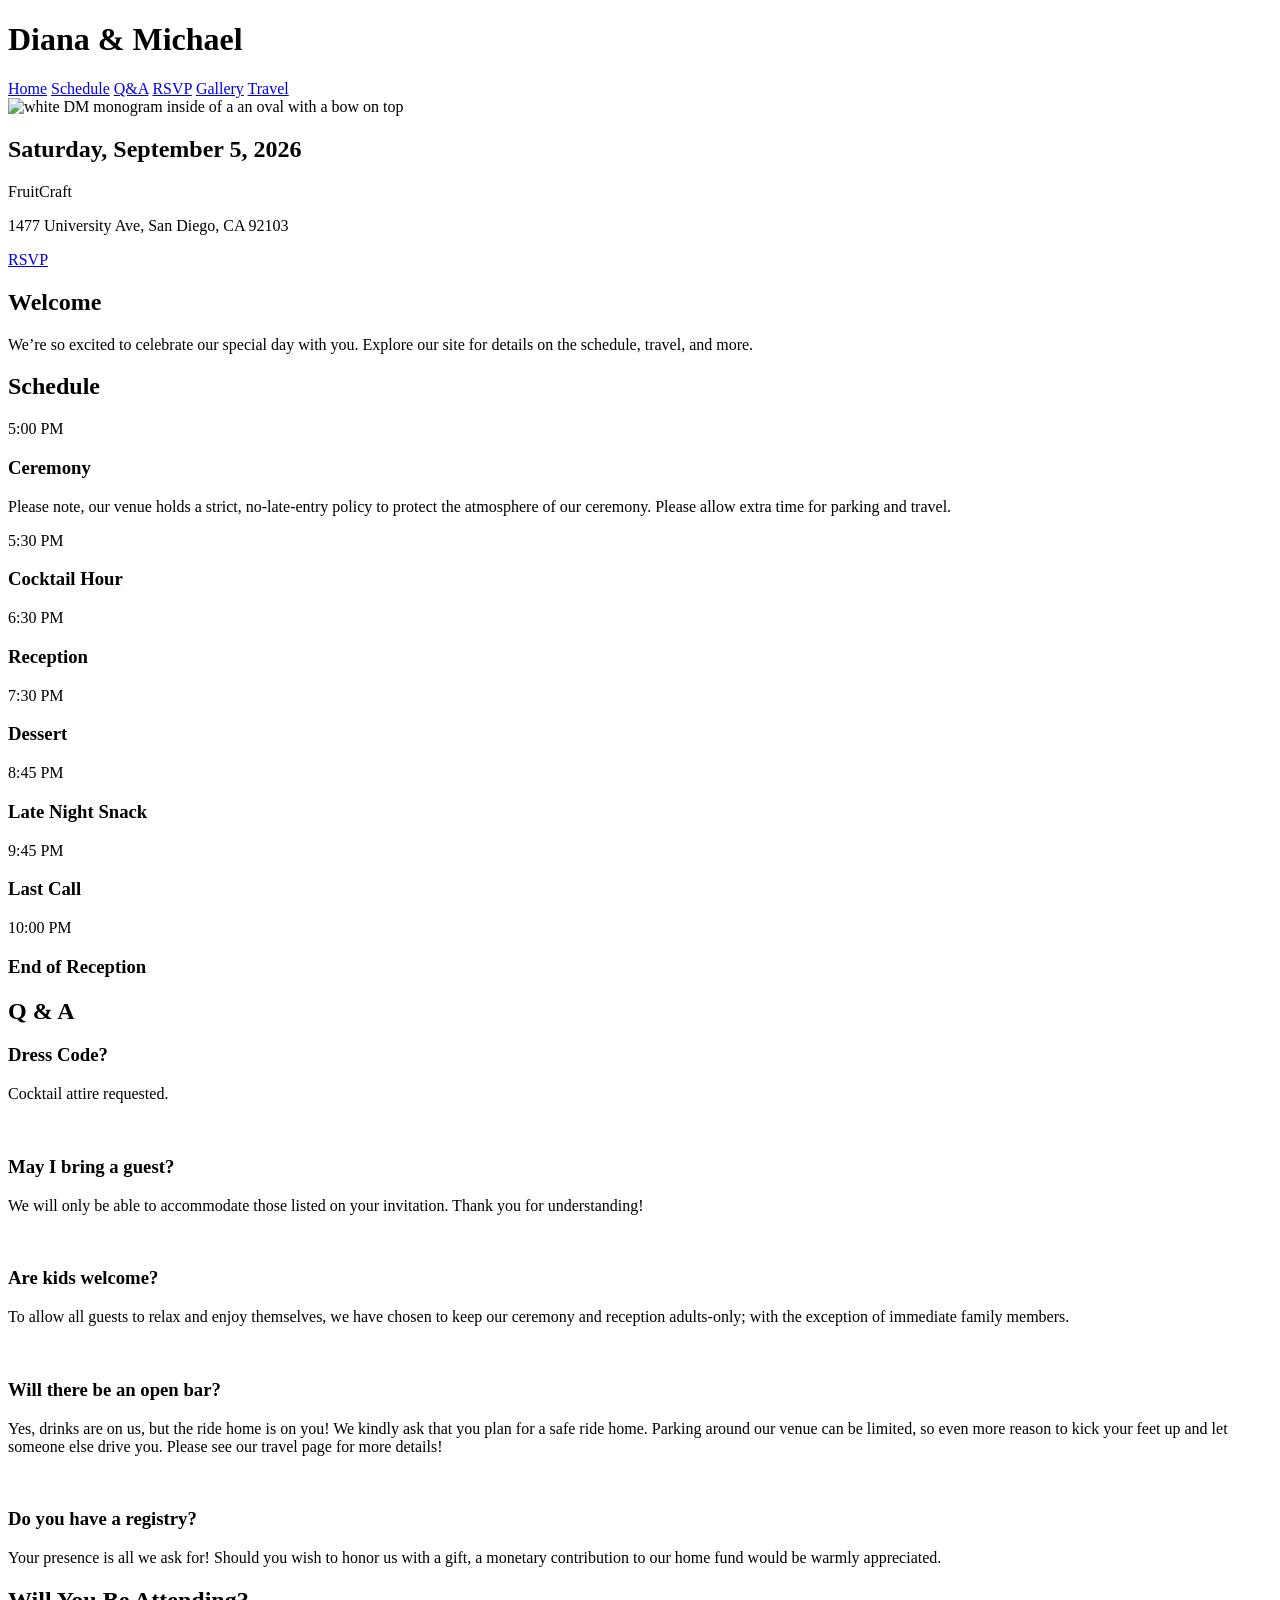
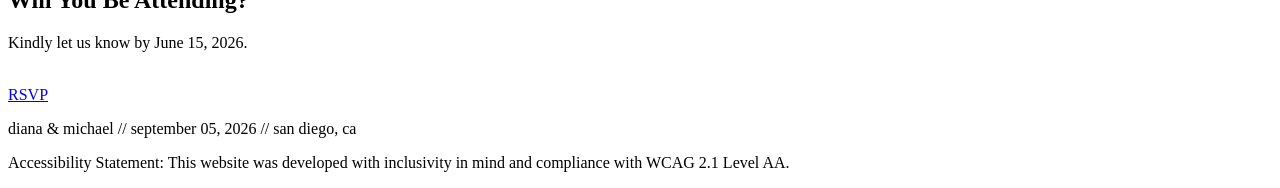
==== index.html @ f80ff958 "Create index.html" ====
<!DOCTYPE html>
<html lang="en">
<head>
  <meta charset="UTF-8" />
  <meta name="viewport" content="width=device-width, initial-scale=1.0"/>
  <title>Diana & Michael</title>

  <!-- Fonts -->
  <link href="https://fonts.googleapis.com/css2?family=Playfair+Display:wght@400;600&family=Inter:wght@300;400&display=swap" rel="stylesheet">

</head>
<body>

<!-- HEADER -->
<header class="site-header" aria-label="Main Menu">
  <div class="container header-inner">
    <h1 class="top-name">Diana & Michael</h1>
    
    <nav class="nav" aria-label="site navigation">
      <a href="index.html">Home</a>
      <a href="index.html#schedule">Schedule</a>
      <a href="index.html#qa">Q&A</a>
      <a href="RSVP.html">RSVP</a>
      <a href="gallery.html">Gallery</a>
      <a href="travel.html">Travel</a>
    </nav>
  </div>
</header>

<!-- HERO -->
<section class="hero" aria-label="green website homepage">
  <div class="hero-content">
    <img src="weblogo.png" alt="white DM monogram inside of a an oval with a bow on top" class="hero-logo">

    <h2 class="date" aria-label="date">Saturday, September 5, 2026</h2>
    <p class="location"> FruitCraft</p>
    <p class="location">1477 University Ave, San Diego, CA 92103</p>

    <p class="countdown" id="countdown"></p>

    <a href="RSVP.html" class="rsvp-btn" aria-label="RSVP button">RSVP</a>
  </div>
</section>

<!-- WELCOME SECTION-->
<section class="intro" aria-label="welcome message section">
  <div class="container intro-content">
    <h2>Welcome</h2>
    <p>
      We’re so excited to celebrate our special day with you. 
      Explore our site for details on the schedule, travel, and more.
    </p>
  </div>
</section>

<!-- SCHEDULE SECTION -->
<section id="schedule" aria-labelledby="schedule section">
  <div class="container">
    <h2>Schedule</h2>

    <div class="timeline">
      <div class="event">
        <span class="time">5:00 PM</span>
        <div>
          <h3>Ceremony</h3>
          <p>Please note, our venue holds a strict, no-late-entry policy to protect the atmosphere of our ceremony. Please allow extra time for parking and travel. </p>
        </div>
      </div>

      <div class="event">
        <span class="time">5:30 PM</span>
        <div>
          <h3>Cocktail Hour</h3>
        </div>
      </div>

      <div class="event">
        <span class="time">6:30 PM</span>
        <div>
          <h3>Reception</h3>
        </div>
      </div>

            <div class="event">
        <span class="time">7:30 PM</span>
        <div>
          <h3>Dessert</h3>
        </div>
      </div>

            <div class="event">
        <span class="time">8:45 PM</span>
        <div>
          <h3>Late Night Snack</h3>
        </div>
      </div>

            <div class="event">
        <span class="time">9:45 PM</span>
        <div>
          <h3>Last Call</h3>
        </div>
      </div>

            <div class="event">
        <span class="time">10:00 PM</span>
        <div>
          <h3> End of Reception</h3>
        </div>
      </div>

    </div>
  </div>
</section>


<!-- Q&A SECTION -->
<section id="qa" aria-labelledby="qa">
  <div class="container">
    <h2>Q & A</h2>

    <div class="qa-grid">
      <div class="qa-item">
        <h3>Dress Code?</h3>
        <p>Cocktail attire requested.</p></br>
      </div>

      <div class="qa-item">
        <h3>May I bring a guest?</h3>
        <p>We will only be able to accommodate those listed on your invitation. Thank you for understanding!</p></br>
      </div>

      <div class="qa-item">
        <h3>Are kids welcome?</h3>
        <p>To allow all guests to relax and enjoy themselves, we have chosen to keep our ceremony and reception adults-only; with the exception of immediate family members.</p></br>
      </div>

      <div class="qa-item">
        <h3>Will there be an open bar?</h3>
        <p>Yes, drinks are on us, but the ride home is on you! We kindly ask that you plan for a safe ride home. Parking around our venue can be limited, so even more reason to kick your feet up and let someone else drive you. Please see our travel page for more details!</p>
      </div></br>
      
      <div class="qa-item">
        <h3> Do you have a registry? </h3>
        <p> Your presence is all we ask for! Should you wish to honor us with a gift, a monetary contribution to our home fund would be warmly appreciated.</p>
      </div>
    </div>
  </div>
</section>


<!-- RSVP SECTION -->
<section id="rsvp-section" aria-labelledby="rsvp-section">

    <h2>Will You Be Attending?</h2>
    <p>Kindly let us know by June 15, 2026.</p></br>

    <a href="RSVP.html" class="rsvp-btn" aria-label="RSVP button">RSVP</a>
  </div>
  </div>
</section>

<script src="script.js"></script>
</body>

<footer aria-label="footer">
  <p>diana & michael // september 05, 2026 // san diego, ca</p>
  <p> Accessibility Statement: This website was developed with inclusivity in mind and compliance with WCAG 2.1 Level AA.</p>
</footer>
</html>
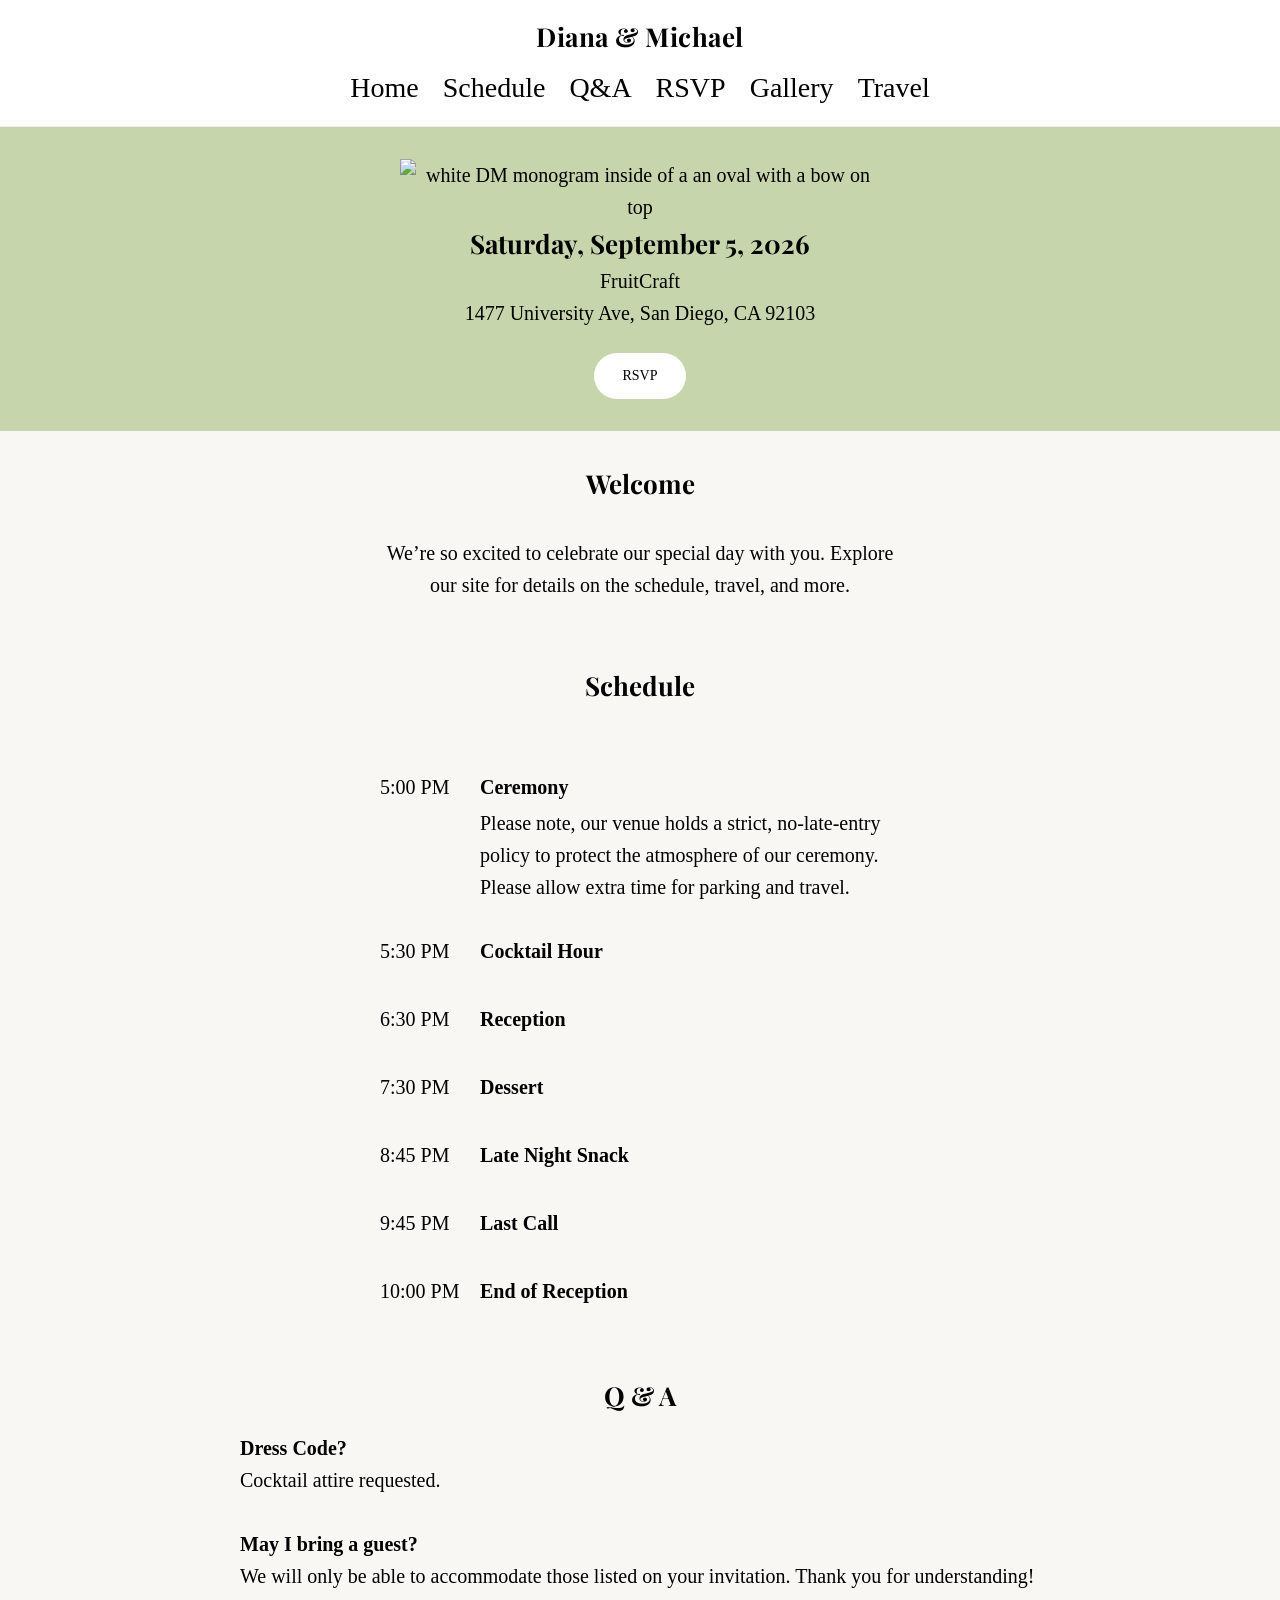
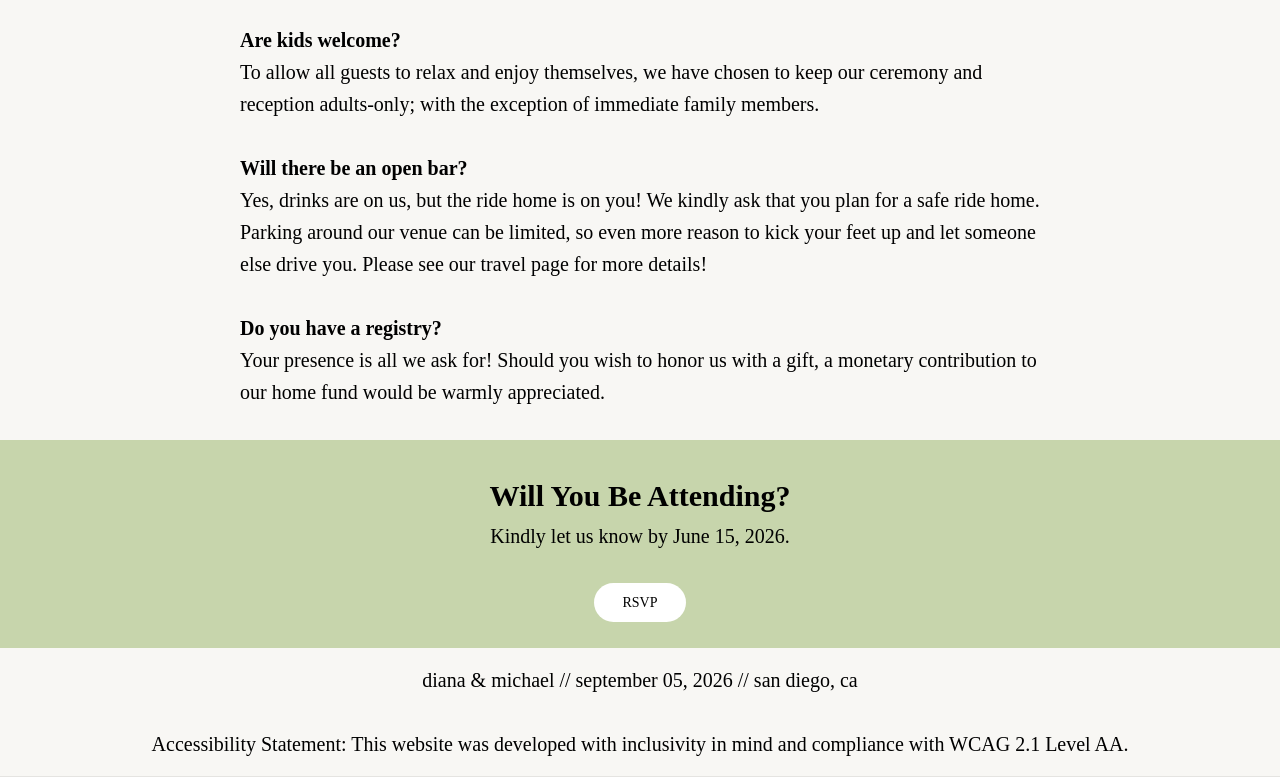
==== commit 2925bf4a: "Update index.html" ====
--- a/index.html
+++ b/index.html
@@ -7,7 +7,7 @@
 
   <!-- Fonts -->
   <link href="https://fonts.googleapis.com/css2?family=Playfair+Display:wght@400;600&family=Inter:wght@300;400&display=swap" rel="stylesheet">
-
+  <link rel="stylesheet" href="styles.css">
 </head>
 <body>
 
--- a/styles.css
+++ b/styles.css
@@ -0,0 +1,417 @@
+:root {
+  /* font sizes */
+  --h1: 40px;
+  --h2: 26px;
+  --h3: 20px;
+ 
+  --body: 20px;
+  --small: 14px;
+ 
+  --line: 1.6;
+}
+ 
+/* setting reset */
+* {
+  margin: 0;
+  padding: 0;
+  box-sizing: border-box;
+}
+ 
+html, body {
+ /*overflow-x: hidden;*/
+  max-width: 100%;
+}
+ 
+body {
+  font-family: "Georgia", serif;
+  font-size: var(--body);
+  line-height: var(--line);
+  color: #000000;
+  background: #f8f7f4;
+}
+ 
+.container {
+  display: flex;
+  flex-direction: column;
+  flex-wrap: wrap;
+  gap: 1rem;
+  width: 100%;
+  max-width: 1100px;
+  margin: 0 auto;
+  padding: 0 24px;
+  justify-content: center;
+}
+ 
+/* ── HEADER ─────────────────────────────────────────── */
+.site-header {
+  background: #ffffff;
+  border-bottom: 1px solid rgba(0,0,0,0.08);
+  position: sticky;
+  top: 0;
+  z-index: 100;
+}
+ 
+.header-inner {
+  display: flex;
+  flex-direction: column;
+  align-items: center;
+  justify-content: center;
+  gap: 8px;
+  padding: 16px 0;
+  
+}
+ 
+.top-name {
+  font-family: 'Playfair Display', serif;
+  font-size: 26px;
+  letter-spacing: 0.5px;
+  text-align: center;
+}
+ 
+.nav {
+  display: flex;
+  justify-content: center;
+  flex-wrap: wrap;           /* prevents nav overflow on small screens */
+  gap: 12px 24px;
+}
+ 
+.nav a {
+  text-decoration: none;
+  font-size: 28px;
+  color: #000000;
+}
+ 
+.nav a:hover {
+  opacity: 0.6;
+}
+ 
+/* ── HERO ────────────────────────────────────────────── */
+.hero {
+  /*min-height: calc(100vh - 72px);*/
+  display: flex;
+  flex-direction: column;
+  align-items: center;
+  justify-content: center;
+  text-align: center;
+  background-color: #c7d5ac;
+  padding: 32px 16px;        /* side padding so content never touches edge */
+}
+ 
+.hero-content {
+  width: 100%;
+  max-width: 520px;
+  display: flex;
+  flex-direction: column;
+  align-items: center;
+}
+ 
+/* FIX: was fixed 480px — now scales down on mobile */
+.hero-logo {
+  width: 100%;
+  max-width: 480px;
+  height: auto;
+}
+ 
+.date {
+  font-family: 'Playfair Display', serif;
+  font-size: var(--h2);
+}
+ 
+.location {
+  color: #000000;
+}
+ 
+.countdown {
+  margin-top: 8px;
+  margin-bottom: 16px;
+}
+ 
+/* ── BUTTONS ─────────────────────────────────────────── */
+.rsvp-btn {
+  padding: 12px 28px;
+  border-radius: 999px;
+  background: white;
+  color: #000000;
+  text-decoration: none;
+  font-size: var(--small);
+}
+ 
+/* ── SECTIONS ────────────────────────────────────────── */
+section {
+  padding: 32px 0;
+}
+ 
+/* ── WELCOME ─────────────────────────────────────────── */
+.intro {
+  background: var(--white);
+  text-align: center;
+  gap: 100px;
+  display: flex;
+}
+ 
+.intro h2 {
+  font-family: 'Playfair Display', serif;
+  font-size: var(--h2);
+  margin-bottom: 16px;
+}
+ 
+.intro p {
+  max-width: 520px;
+  margin: 0 auto;
+  color: #000000;
+}
+ 
+/* ── SCHEDULE ────────────────────────────────────────── */
+#schedule {
+  text-align: center;
+}
+ 
+#schedule h2 {
+  font-family: 'Playfair Display', serif;
+  font-size: var(--h2);
+  margin-bottom: 48px;
+}
+ 
+.timeline {
+  max-width: 520px;
+  margin: 0 auto;
+  display: flex;
+  flex-direction: column;
+  gap: 32px;
+}
+ 
+.event {
+  display: grid;
+  grid-template-columns: 100px 1fr;
+  align-items: start;
+  text-align: left;
+}
+ 
+.time {
+  font-weight: 500;
+  color: #000000;
+}
+ 
+.event h3 {
+  font-size: var(--h3);
+  margin-bottom: 4px;
+}
+ 
+/* ── Q&A ─────────────────────────────────────────────── */
+#qa {
+  background: var(--white);
+  text-align: center;
+}
+ 
+#qa h2 {
+  font-family: 'Playfair Display', serif;
+  font-size: var(--h2);
+}
+ 
+.qa-grid {
+  display: grid;
+  grid-template-rows: repeat(4, auto);
+  max-width: 800px;
+  margin: 0 auto;
+  text-align: left;
+}
+ 
+.qa-item h3 {
+  font-size: var(--h3);
+}
+ 
+/* ── RSVP SECTION ────────────────────────────────────── */
+#rsvp-section {
+  background: #c7d5ac;
+  color: rgb(0, 0, 0);
+  text-align: center;
+}
+ 
+.container-rsvp-box {
+  display: flex;
+  flex-direction: column;
+  align-items: center;
+  gap: 16px;
+  border: white 5em;
+}
+ 
+.rsvp-box h2 {
+  font-family: 'Playfair Display', serif;
+  font-size: var(--h2);
+}
+ 
+.rsvp-btn.large {
+  background: white;
+  color: #c7d5ac;
+  padding: 14px 36px;
+}
+ 
+/* ── FOOTER ──────────────────────────────────────────── */
+footer {
+  background: var(--white);
+  border-bottom: 1px solid rgba(0,0,0,0.08);
+}
+ 
+footer p {
+  display: flex;
+  flex-direction: column;
+  align-items: center;
+  justify-content: center;
+  gap: 8px;
+  padding: 16px 0;
+}
+ 
+/* ── POLAROID GALLERY ────────────────────────────────── */
+.polaroid-gallery {
+  position: relative;
+  width: 100%;
+  max-width: 620px;
+  margin: 60px auto;
+  display: flex;
+  justify-content: center;
+  align-items: center;
+  padding: 0 48px;           /* room for prev/next buttons */
+}
+ 
+/* FIX: was fixed 700px — now fluid */
+.polaroid {
+  background: white;
+  padding: 12px 12px 24px;
+  box-shadow: 0 10px 25px rgba(0,0,0,0.15);
+  border-radius: 4px;
+  text-align: center;
+  width: 100%;               /* fills available space */
+  max-width: 700px;
+}
+ 
+/* FIX: was fixed 600px — now fluid */
+.polaroid img {
+  width: 100%;
+  max-width: 600px;
+  height: auto;              /* preserves aspect ratio */
+  object-fit: cover;
+  border-radius: 2px;
+}
+ 
+.polaroid p {
+  font-family: 'Playfair Display', serif;
+  font-size: 14px;
+  margin-top: 10px;
+}
+ 
+/* Gallery nav buttons */
+.btn {
+  position: absolute;
+  top: 50%;
+  transform: translateY(-50%);
+  background: rgba(0,0,0,0.4);
+  color: white;
+  border: none;
+  padding: 10px 14px;
+  cursor: pointer;
+  font-size: 18px;
+  border-radius: 4px;
+  z-index: 1;
+}
+ 
+/* FIX: bring buttons inside viewport on mobile */
+.prev { left: 0; }
+.next { right: 0; }
+ 
+/* ── ICON PHOTO SECTION ──────────────────────────────── */
+.icon-photo {
+  display: flex;
+  justify-content: center;
+  gap: 40px;
+  margin-top: 24px;
+  flex-wrap: wrap;
+}
+ 
+.icon-item {
+  display: flex;
+  flex-direction: column;
+  align-items: center;
+  text-align: center;
+  max-width: 200px;
+}
+ 
+.icon-item img {
+  width: 200px;
+  height: 200px;
+  border-radius: 50%;
+  object-fit: cover;
+}
+ 
+.icon-item p {
+  margin-top: 12px;
+  font-family: 'Playfair Display', serif;
+  font-size: 16px;
+  color: #6f6f6f;
+}
+ 
+/* ── MEDIA QUERIES ───────────────────────────────────── */
+ 
+/* Tablets and small screens (≤ 768px) */
+@media only screen and (max-width: 768px) {
+  .polaroid-gallery {
+    margin: 32px auto;
+    padding: 0 40px;
+  }
+}
+ 
+/* Phones (≤ 600px) */
+@media only screen and (max-width: 600px) {
+  body {
+    font-size: 20px;
+  }
+ 
+  footer p {
+    font-size: 12px;
+  }
+ 
+  /* Stack event rows so time sits above description */
+  .event {
+    grid-template-columns: 1fr;
+    gap: 4px;
+  }
+ 
+  /* Tighten up gallery padding for phones */
+  .polaroid-gallery {
+    padding: 0 36px;
+    margin: 24px auto;
+  }
+ 
+  .polaroid {
+    padding: 8px 8px 20px;
+  }
+ 
+  /* Shrink icon circles on small screens */
+  .icon-item img {
+    width: 140px;
+    height: 140px;
+  }
+}
+ 
+/* Very small phones (≤ 400px) */
+@media only screen and (max-width: 400px) {
+  body {
+    font-size: var(--small);
+  }
+ 
+  footer p {
+    font-size: 12px;
+  }
+ 
+  .polaroid-gallery {
+    padding: 0 32px;
+  }
+ 
+  .icon-item img {
+    width: 110px;
+    height: 110px;
+  }
+ 
+  .icon-photo {
+    gap: 24px;
+  }
+}
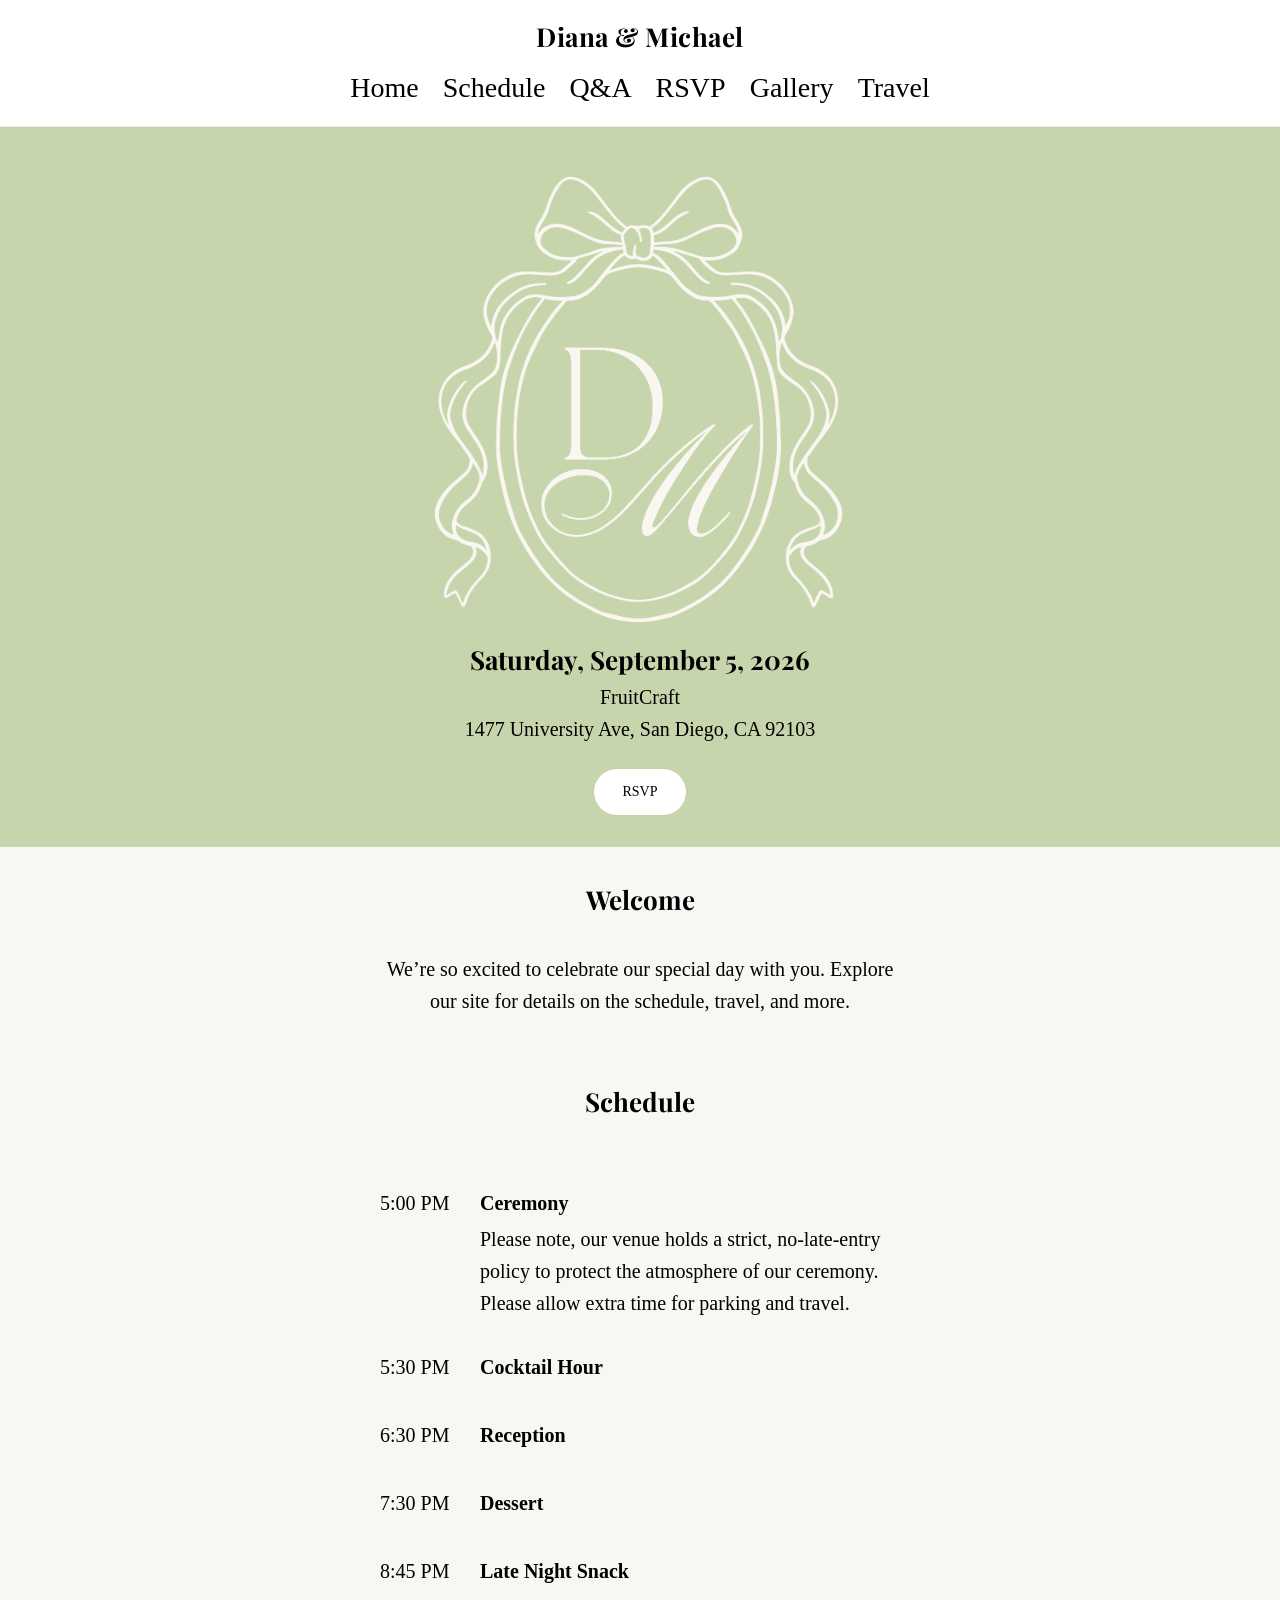
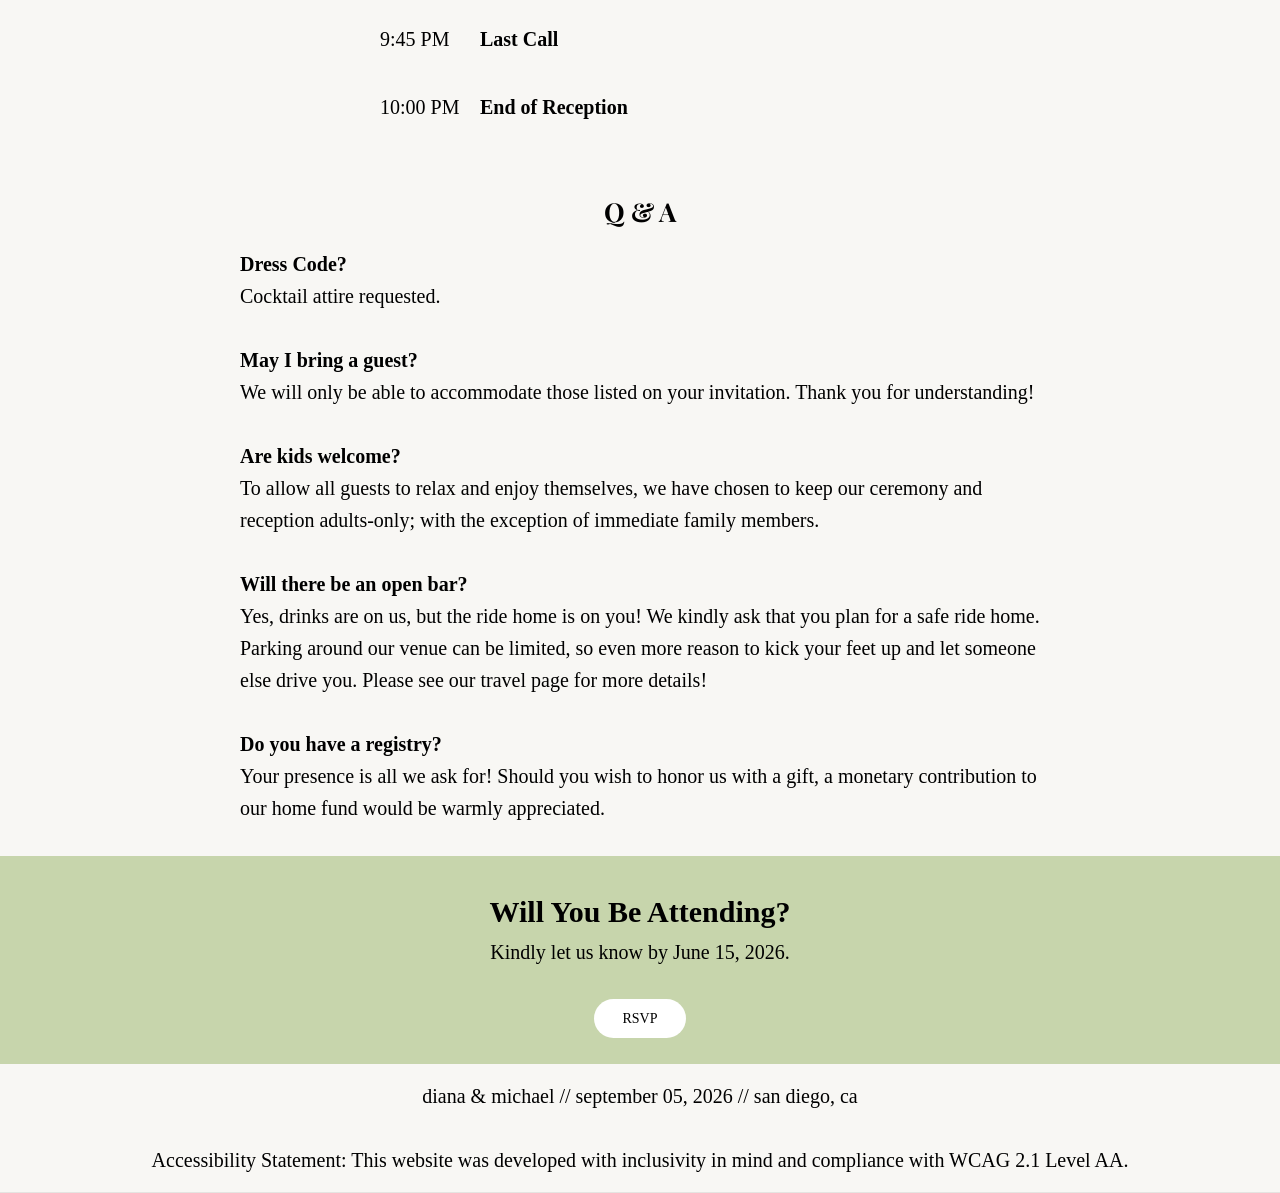
==== commit e48b0566: "Update index.html" ====
--- a/index.html
+++ b/index.html
@@ -115,7 +115,7 @@
 
 
 <!-- Q&A SECTION -->
-<section id="qa" aria-labelledby="qa">
+<section id="qa" aria-label="qa section">
   <div class="container">
     <h2>Q & A</h2>
 
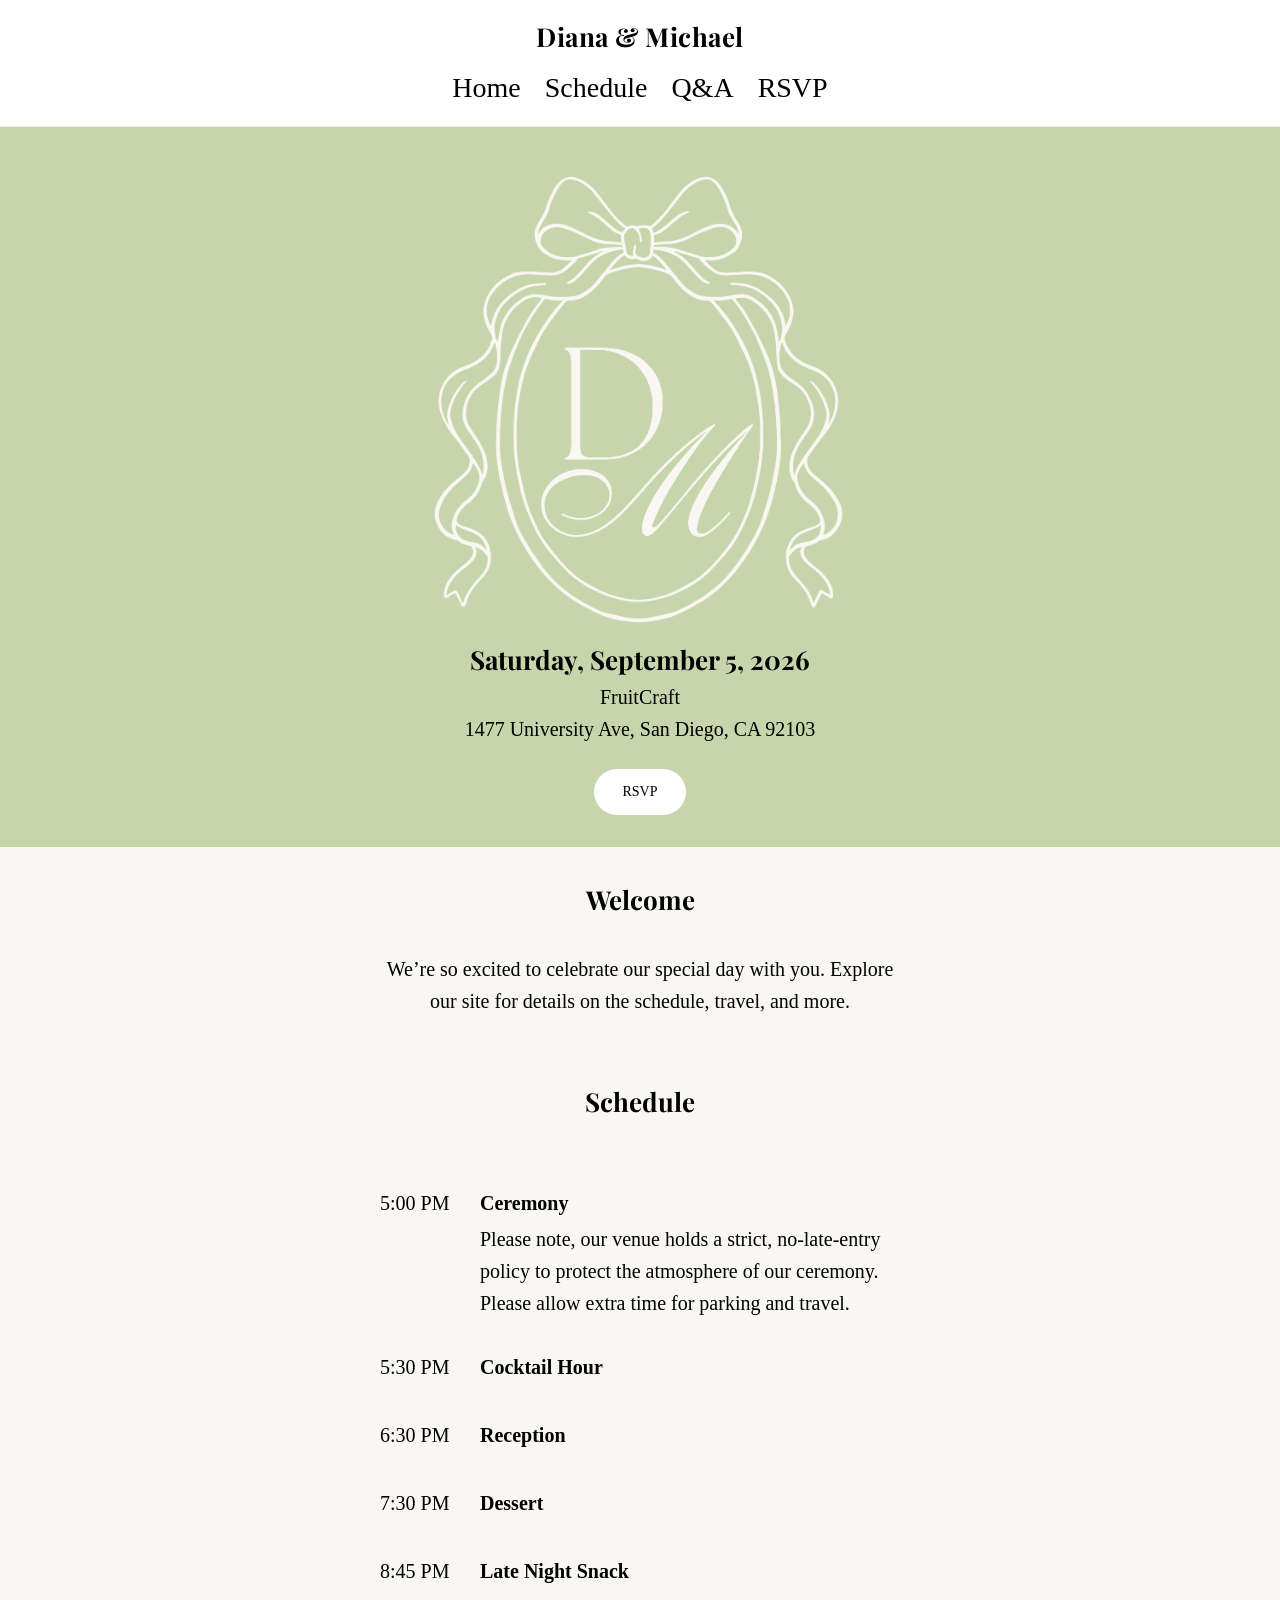
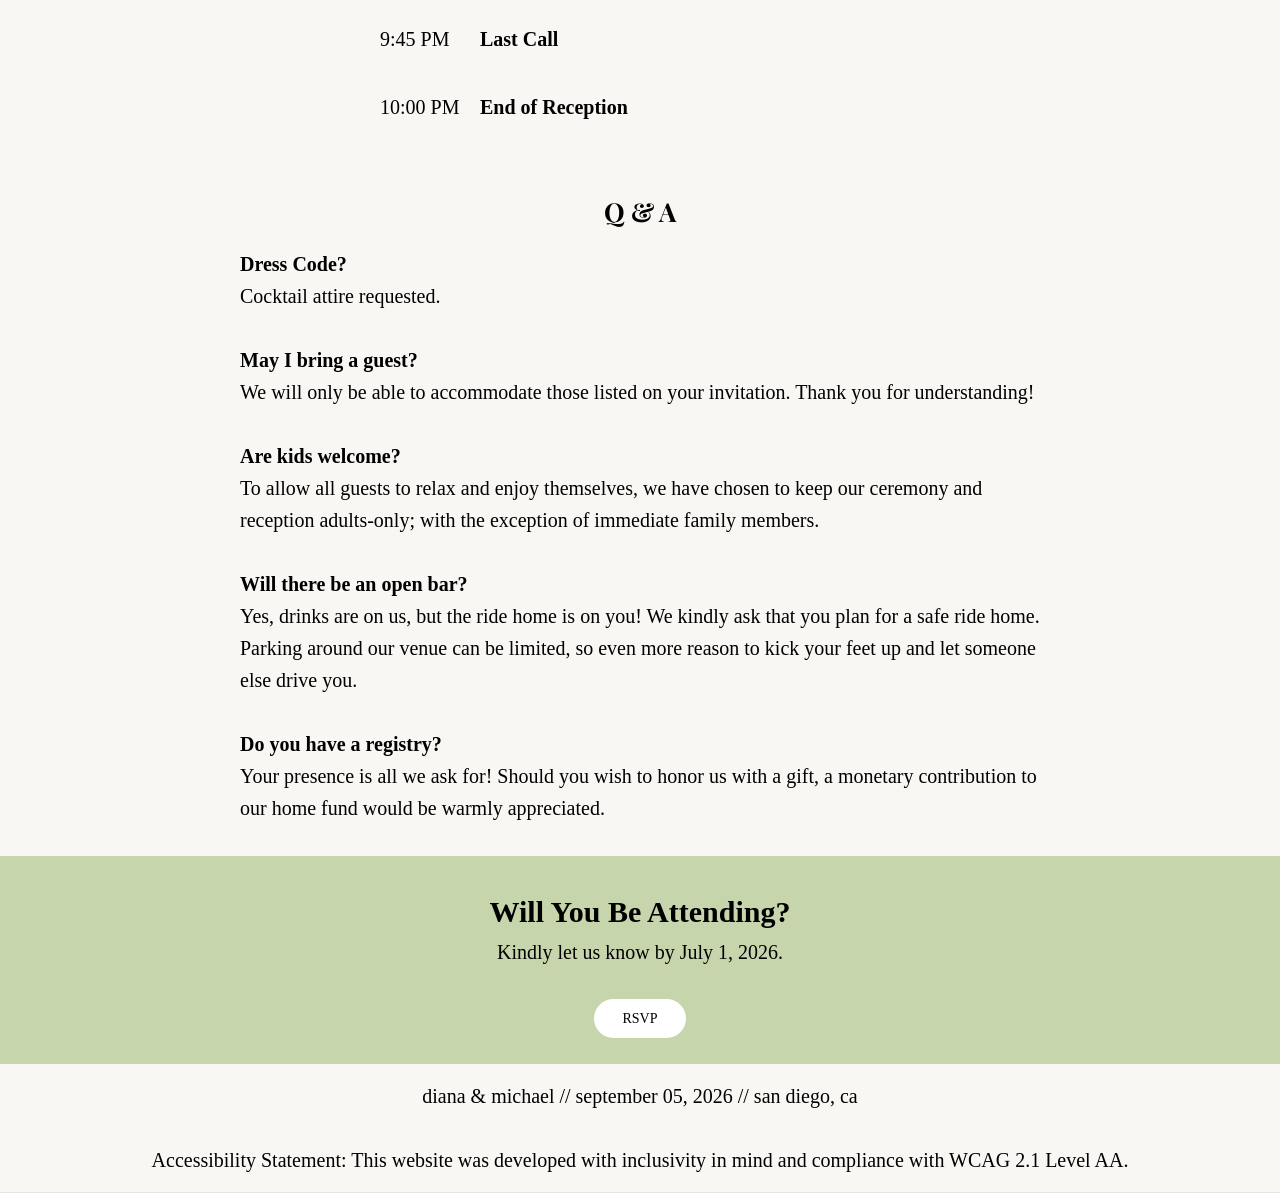
==== commit 952624a3: "Update index.html" ====
--- a/index.html
+++ b/index.html
@@ -21,8 +21,6 @@
       <a href="index.html#schedule">Schedule</a>
       <a href="index.html#qa">Q&A</a>
       <a href="RSVP.html">RSVP</a>
-      <a href="gallery.html">Gallery</a>
-      <a href="travel.html">Travel</a>
     </nav>
   </div>
 </header>
@@ -137,7 +135,7 @@
 
       <div class="qa-item">
         <h3>Will there be an open bar?</h3>
-        <p>Yes, drinks are on us, but the ride home is on you! We kindly ask that you plan for a safe ride home. Parking around our venue can be limited, so even more reason to kick your feet up and let someone else drive you. Please see our travel page for more details!</p>
+        <p>Yes, drinks are on us, but the ride home is on you! We kindly ask that you plan for a safe ride home. Parking around our venue can be limited, so even more reason to kick your feet up and let someone else drive you.</p>
       </div></br>
       
       <div class="qa-item">
@@ -153,7 +151,7 @@
 <section id="rsvp-section" aria-labelledby="rsvp-section">
 
     <h2>Will You Be Attending?</h2>
-    <p>Kindly let us know by June 15, 2026.</p></br>
+    <p>Kindly let us know by July 1, 2026.</p></br>
 
     <a href="RSVP.html" class="rsvp-btn" aria-label="RSVP button">RSVP</a>
   </div>
